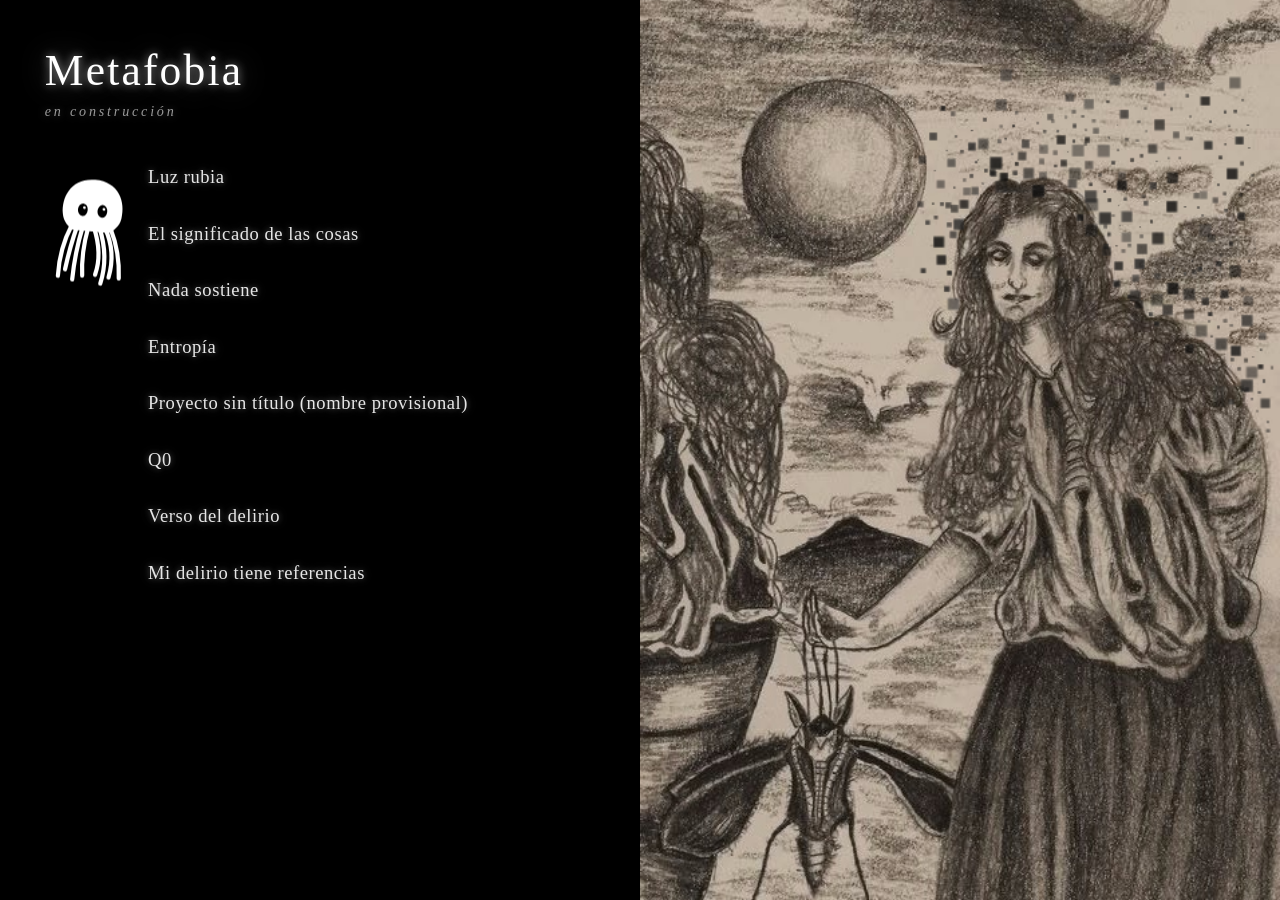
==== index.html @ 931040d6 "Add files via upload" ====
<!DOCTYPE html>
<html lang="es">
<head>
<meta charset="UTF-8">
<meta name="viewport" content="width=device-width, initial-scale=1, viewport-fit=cover">
<meta name="theme-color" content="#000000">
<title>Metafobia</title>
<link rel="stylesheet" href="style.css">
</head>
<body>
<main class="layout">
  <section class="col col--left">
    <header class="head">
      <h1 class="title">Metafobia</h1>
      <p class="subtitle">en construcción</p>
    </header>

    <nav class="list-wrap" aria-label="Proyectos" id="listWrap">
      <ul class="list" id="projectList"></ul>

      <svg class="octopus" id="octopus" viewBox="0 0 120 170" aria-hidden="true" focusable="false">
        <g id="octoBody">
          <g id="tentacles" fill="none" stroke="#fff" stroke-width="6" stroke-linecap="round"></g>
          <path d="M60 6 C26 6 14 34 18 58 C20 70 28 76 34 80 L86 80 C92 76 100 70 102 58 C106 34 94 6 60 6 Z" fill="#fff"/>
          <ellipse cx="46" cy="50" rx="7" ry="9" fill="#000"/>
          <ellipse cx="74" cy="50" rx="7" ry="9" fill="#000"/>
          <circle cx="48" cy="47" r="2" fill="#fff"/>
          <circle cx="76" cy="47" r="2" fill="#fff"/>
        </g>
      </svg>
    </nav>
  </section>

  <section class="col col--right" aria-hidden="true">
    <img class="art" src="imagen.png" alt="">
  </section>
</main>
<script src="script.js"></script>
</body>
</html>
---- style.css ----
:root{
  --fg:#e6e6e6;
  --fg-hi:#fff;
  --image-position:50% 50%;   /* posición de la imagen: cámbiala aquí */
  --octo:84px;
}
*{box-sizing:border-box;margin:0;padding:0}
html{background:#000;overflow-y:scroll;scrollbar-width:thin;scrollbar-color:#000 transparent}
html::-webkit-scrollbar{width:10px}
html::-webkit-scrollbar-track{background:transparent}
html::-webkit-scrollbar-thumb{background:#000;border-radius:5px;border:2px solid rgba(255,255,255,.12)}
body{background:#000;color:var(--fg);font-family:Georgia,"Times New Roman",serif;-webkit-text-size-adjust:100%}

.layout{display:block;position:relative}

.col--left{width:50%;min-height:100vh;min-height:100dvh;background:#000;padding:clamp(1.5rem,5vh,3.5rem) clamp(1.5rem,3.5vw,3.5rem) 4rem;position:relative;z-index:2}

/* Imagen fija a la derecha, centrada, sin deformar */
.col--right{position:fixed;top:0;right:0;width:50%;height:100vh;height:100dvh;background:#0a0a0a;z-index:1}
.art{display:block;width:100%;height:100%;object-fit:cover;object-position:var(--image-position)}

.head{margin-bottom:clamp(1.5rem,5vh,3rem)}
.title{font-weight:400;font-size:clamp(1.8rem,3.4vw,3rem);letter-spacing:.05em;color:var(--fg-hi);text-shadow:0 0 10px rgba(255,255,255,.55),0 0 30px rgba(255,255,255,.25)}
.subtitle{margin-top:.5rem;font-size:clamp(.8rem,1.1vw,1rem);font-style:italic;letter-spacing:.2em;color:#9a9a9a;text-shadow:0 0 8px rgba(255,255,255,.25)}

.list-wrap{position:relative}
.list{list-style:none;position:relative;padding-left:calc(var(--octo) + 1.2rem)}
.list li{margin-bottom:clamp(1.3rem,3.6vh,2.2rem)}

.link{
  display:inline-block;color:var(--fg);text-decoration:none;
  font-size:clamp(.95rem,1.45vw,1.3rem);line-height:1.3;letter-spacing:.03em;
  text-shadow:0 0 6px rgba(255,255,255,.35),0 0 14px rgba(255,255,255,.15);
  transition:text-shadow .35s ease,color .35s ease,transform .35s ease;
  will-change:transform,opacity,filter;
}
.link:hover,.link:focus-visible{color:var(--fg-hi);text-shadow:0 0 9px rgba(255,255,255,.9),0 0 24px rgba(255,255,255,.55),0 0 48px rgba(255,255,255,.3);transform:translateX(6px);outline:none}
.link.leaving{animation:vanish .7s ease forwards;pointer-events:none}
@keyframes vanish{from{filter:blur(0);opacity:1}to{filter:blur(14px);opacity:0}}

.octopus{position:absolute;left:0;top:0;width:var(--octo);height:auto;z-index:1;pointer-events:none;will-change:transform;overflow:visible}

/* Móvil: imagen arriba, lista debajo */
@media (max-width:760px){
  :root{--octo:60px}
  .layout{display:flex;flex-direction:column}
  .col--right{position:relative;order:-1;width:100%;height:36dvh;min-height:200px}
  .col--left{width:100%;min-height:0;padding:1.4rem 1.2rem 3rem}
  .title{font-size:clamp(1.8rem,9vw,2.4rem)}
  .link{font-size:clamp(.95rem,4.2vw,1.1rem)}
  .list li{margin-bottom:1.3rem}
}

@media (prefers-reduced-motion:reduce){
  .link{transition:none}
  .link.leaving{animation-duration:.01s}
}
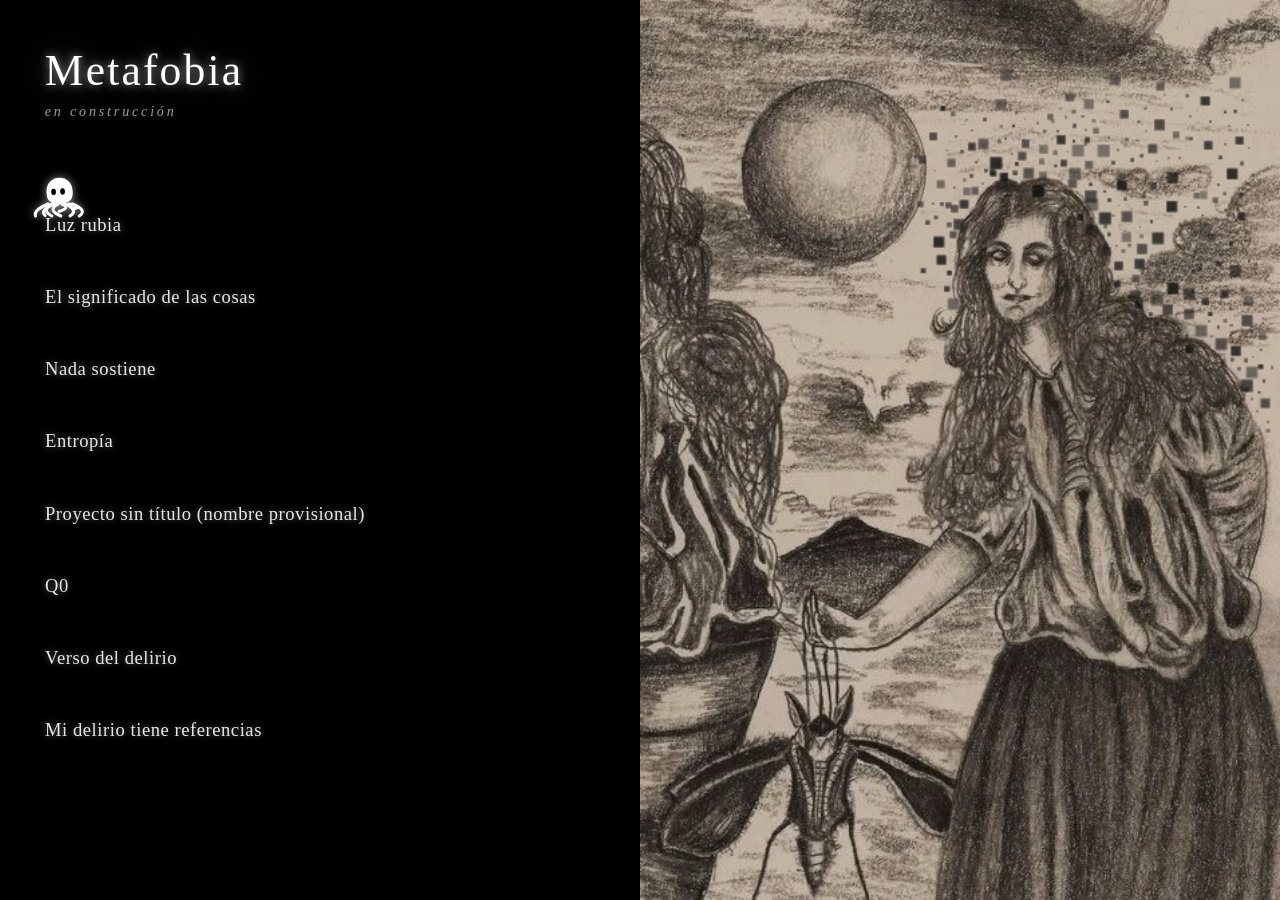
==== commit 7e9985d1: "Add files via upload" ====
--- a/index.html
+++ b/index.html
@@ -18,14 +18,14 @@
     <nav class="list-wrap" aria-label="Proyectos" id="listWrap">
       <ul class="list" id="projectList"></ul>
 
-      <svg class="octopus" id="octopus" viewBox="0 0 120 170" aria-hidden="true" focusable="false">
-        <g id="octoBody">
-          <g id="tentacles" fill="none" stroke="#fff" stroke-width="6" stroke-linecap="round"></g>
-          <path d="M60 6 C26 6 14 34 18 58 C20 70 28 76 34 80 L86 80 C92 76 100 70 102 58 C106 34 94 6 60 6 Z" fill="#fff"/>
-          <ellipse cx="46" cy="50" rx="7" ry="9" fill="#000"/>
-          <ellipse cx="74" cy="50" rx="7" ry="9" fill="#000"/>
-          <circle cx="48" cy="47" r="2" fill="#fff"/>
-          <circle cx="76" cy="47" r="2" fill="#fff"/>
+      <svg class="octopus" id="octopus" width="1" height="1" aria-hidden="true" focusable="false">
+        <g id="octoPos">
+          <g id="tentacles" fill="none" stroke="#fff" stroke-width="3" stroke-linecap="round"></g>
+          <g id="octoHead">
+            <path d="M-13 -22 C-15 -43 15 -43 13 -22 C13 -15 8 -12 0 -12 C-8 -12 -13 -15 -13 -22 Z" fill="#fff"/>
+            <ellipse cx="-3" cy="-24" rx="2.4" ry="3.2" fill="#000"/>
+            <ellipse cx="6" cy="-24" rx="2.4" ry="3.2" fill="#000"/>
+          </g>
         </g>
       </svg>
     </nav>
--- a/style.css
+++ b/style.css
@@ -2,7 +2,7 @@
   --fg:#e6e6e6;
   --fg-hi:#fff;
   --image-position:50% 50%;   /* posición de la imagen: cámbiala aquí */
-  --octo:84px;
+  --s:1;                      /* escala del pulpo */
 }
 *{box-sizing:border-box;margin:0;padding:0}
 html{background:#000;overflow-y:scroll;scrollbar-width:thin;scrollbar-color:#000 transparent}
@@ -24,8 +24,8 @@
 .subtitle{margin-top:.5rem;font-size:clamp(.8rem,1.1vw,1rem);font-style:italic;letter-spacing:.2em;color:#9a9a9a;text-shadow:0 0 8px rgba(255,255,255,.25)}
 
 .list-wrap{position:relative}
-.list{list-style:none;position:relative;padding-left:calc(var(--octo) + 1.2rem)}
-.list li{margin-bottom:clamp(1.3rem,3.6vh,2.2rem)}
+.list{list-style:none;position:relative;padding-top:3rem}
+.list li{margin-bottom:clamp(2.3rem,5.5vh,3rem)}
 
 .link{
   display:inline-block;color:var(--fg);text-decoration:none;
@@ -38,17 +38,18 @@
 .link.leaving{animation:vanish .7s ease forwards;pointer-events:none}
 @keyframes vanish{from{filter:blur(0);opacity:1}to{filter:blur(14px);opacity:0}}
 
-.octopus{position:absolute;left:0;top:0;width:var(--octo);height:auto;z-index:1;pointer-events:none;will-change:transform;overflow:visible}
+.octopus{position:absolute;left:0;top:0;width:1px;height:1px;overflow:visible;z-index:3;pointer-events:none;filter:drop-shadow(0 0 4px rgba(255,255,255,.55))}
 
 /* Móvil: imagen arriba, lista debajo */
 @media (max-width:760px){
-  :root{--octo:60px}
+  :root{--s:.8}
   .layout{display:flex;flex-direction:column}
   .col--right{position:relative;order:-1;width:100%;height:36dvh;min-height:200px}
   .col--left{width:100%;min-height:0;padding:1.4rem 1.2rem 3rem}
   .title{font-size:clamp(1.8rem,9vw,2.4rem)}
   .link{font-size:clamp(.95rem,4.2vw,1.1rem)}
-  .list li{margin-bottom:1.3rem}
+  .list{padding-top:2.6rem}
+  .list li{margin-bottom:2.3rem}
 }
 
 @media (prefers-reduced-motion:reduce){
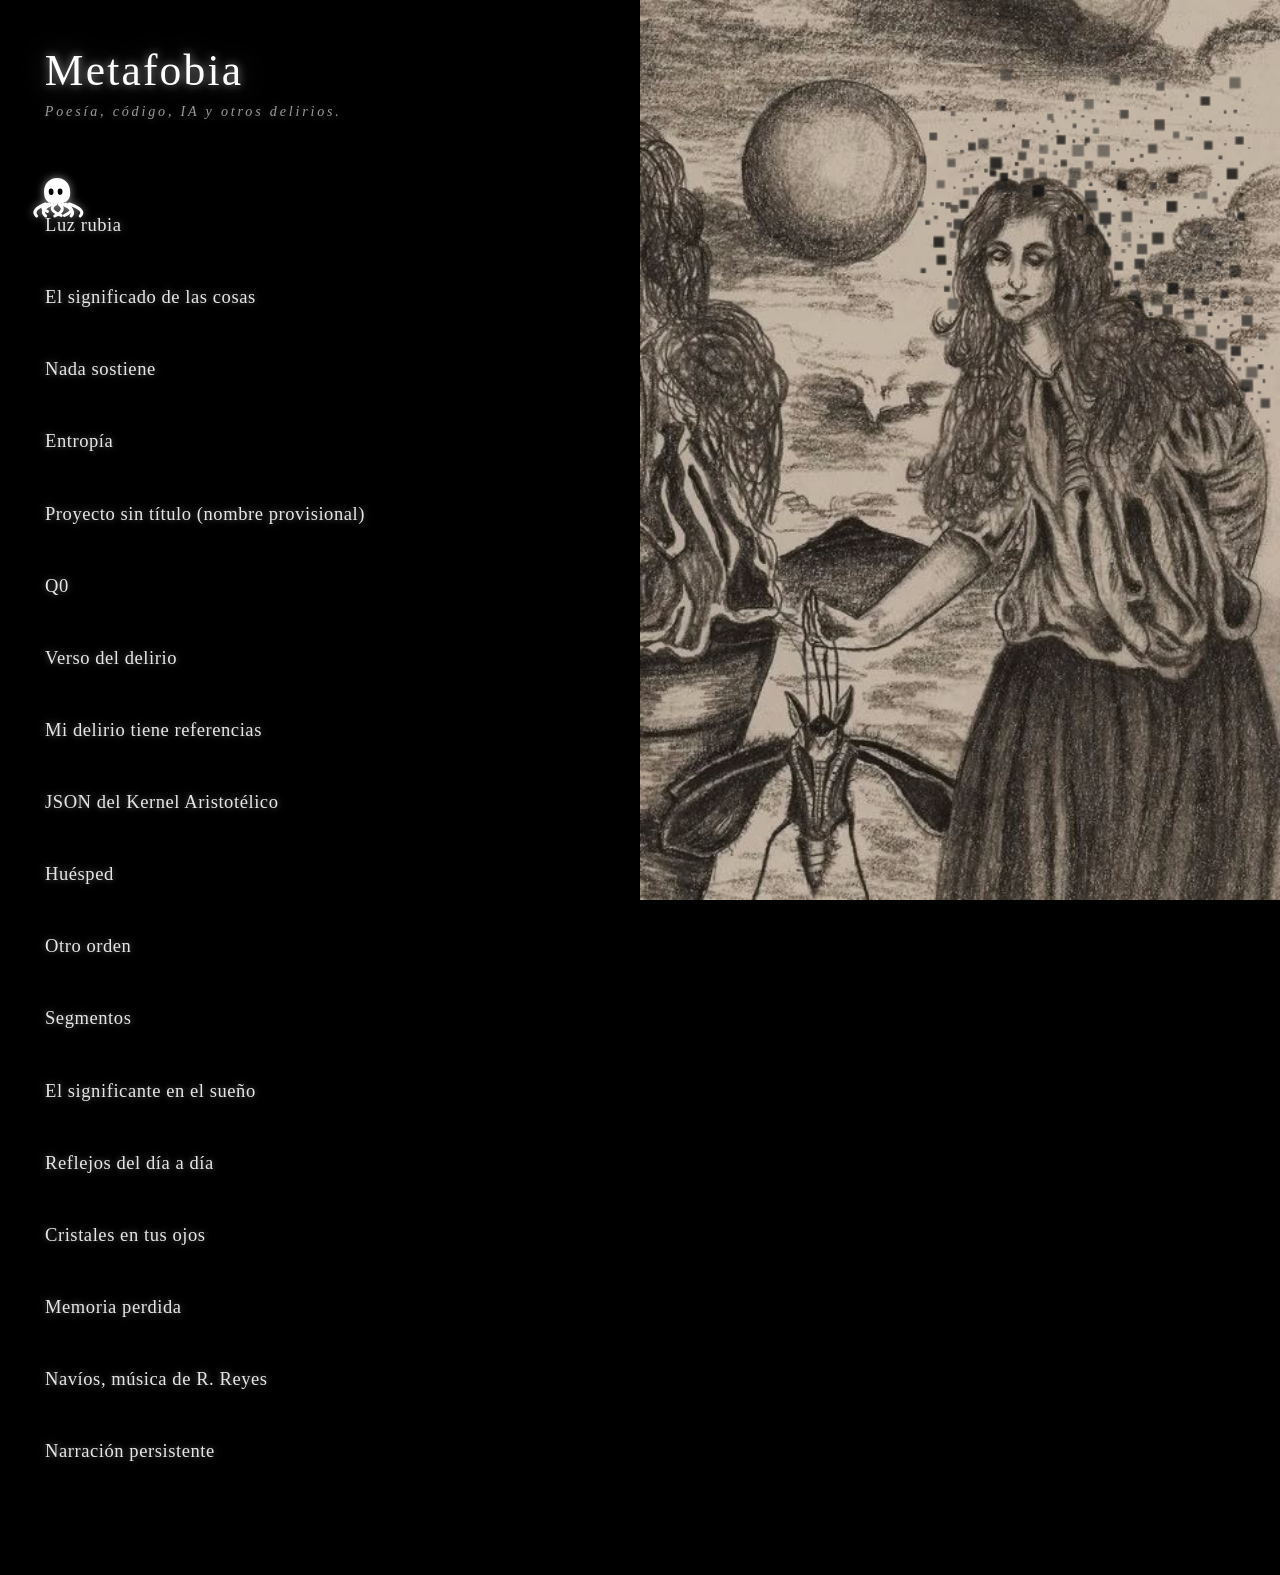
==== commit e7455100: "Update index.html" ====
--- a/index.html
+++ b/index.html
@@ -12,7 +12,7 @@
   <section class="col col--left">
     <header class="head">
       <h1 class="title">Metafobia</h1>
-      <p class="subtitle">en construcción</p>
+      <p class="subtitle">Poesía, código, IA y otros delirios.</p>
     </header>
 
     <nav class="list-wrap" aria-label="Proyectos" id="listWrap">
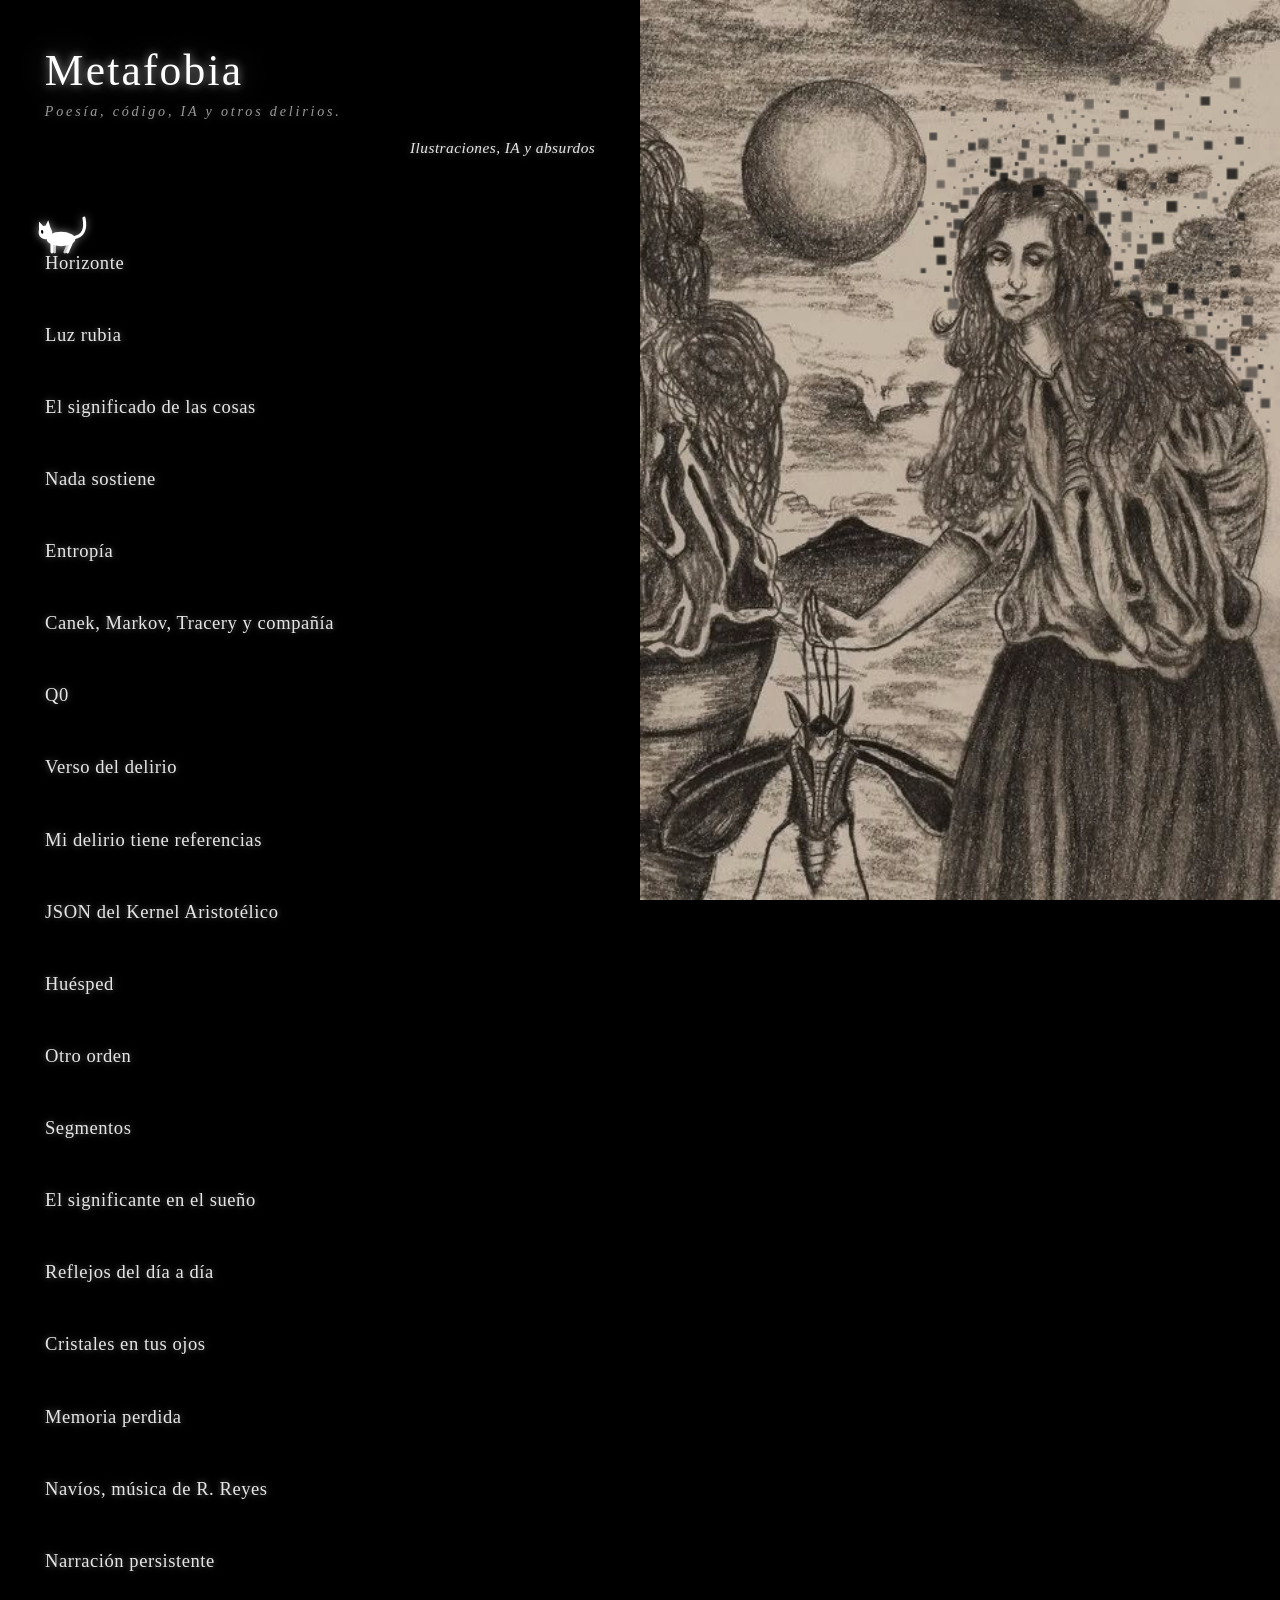
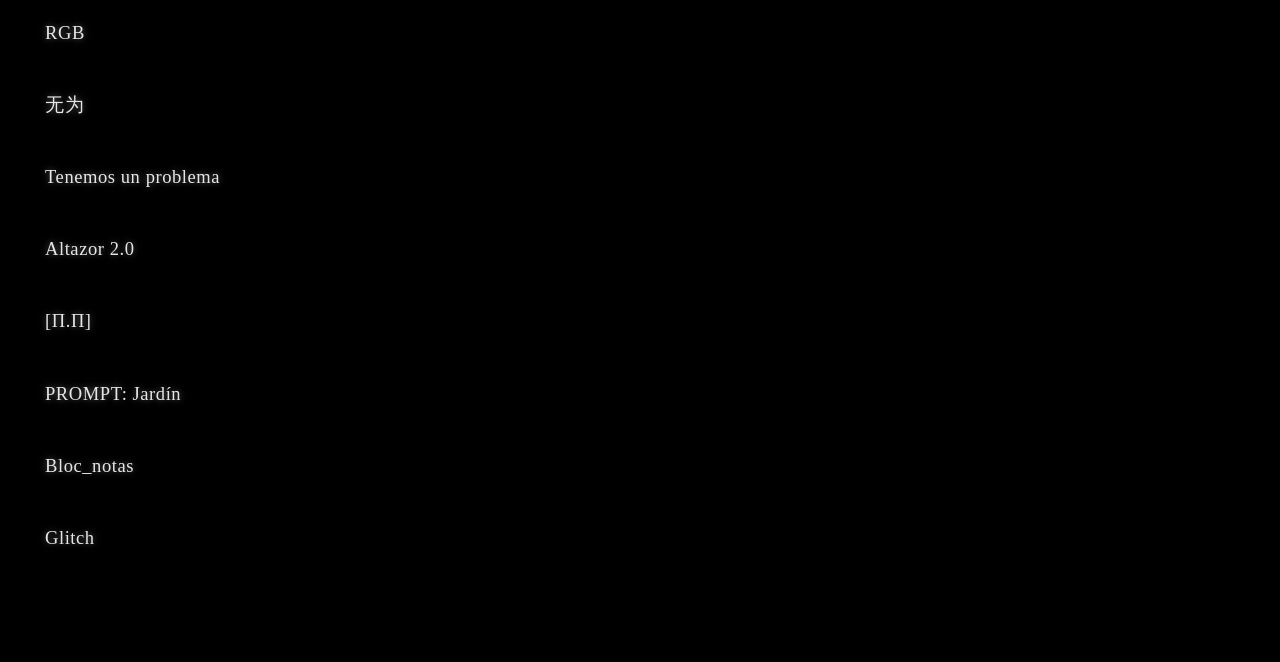
==== commit 6522f2be: "Cambia el pulpo por un gato que salta entre renglones con estela de píxeles Co-Authored-By: Claude O" ====
--- a/index.html
+++ b/index.html
@@ -18,13 +18,20 @@
     <nav class="list-wrap" aria-label="Proyectos" id="listWrap">
       <ul class="list" id="projectList"></ul>
 
-      <svg class="octopus" id="octopus" width="1" height="1" aria-hidden="true" focusable="false">
-        <g id="octoPos">
-          <g id="tentacles" fill="none" stroke="#fff" stroke-width="3" stroke-linecap="round"></g>
-          <g id="octoHead">
-            <path d="M-13 -22 C-15 -43 15 -43 13 -22 C13 -15 8 -12 0 -12 C-8 -12 -13 -15 -13 -22 Z" fill="#fff"/>
-            <ellipse cx="-3" cy="-24" rx="2.4" ry="3.2" fill="#000"/>
-            <ellipse cx="6" cy="-24" rx="2.4" ry="3.2" fill="#000"/>
+      <canvas class="dust" id="dust" aria-hidden="true"></canvas>
+      <svg class="cat" id="cat" width="1" height="1" aria-hidden="true" focusable="false">
+        <g id="catPos">
+          <g id="catBody">
+            <path id="tail" fill="none" stroke="#fff" stroke-width="2.4" stroke-linecap="round"/>
+            <g id="legs" stroke="#fff" stroke-width="2.2" stroke-linecap="round">
+              <line/><line opacity=".75"/><line opacity=".75"/><line/>
+            </g>
+            <ellipse cx="0" cy="-10" rx="11" ry="5.5" fill="#fff"/>
+            <g id="catHead">
+              <path d="M7.4 -16.5 L8.6 -24 L11.6 -19.6 Z M12.6 -19.6 L15.8 -24 L16.8 -16.5 Z" fill="#fff"/>
+              <circle cx="12" cy="-15" r="5.2" fill="#fff"/>
+              <ellipse cx="14.4" cy="-15.8" rx="0.9" ry="1.5" fill="#000"/>
+            </g>
           </g>
         </g>
       </svg>
--- a/style.css
+++ b/style.css
@@ -2,7 +2,7 @@
   --fg:#e6e6e6;
   --fg-hi:#fff;
   --image-position:50% 50%;   /* posición de la imagen: cámbiala aquí */
-  --s:1;                      /* escala del pulpo */
+  --s:1.3;                    /* escala del gato */
 }
 *{box-sizing:border-box;margin:0;padding:0}
 html{background:#000;overflow-y:scroll;scrollbar-width:thin;scrollbar-color:#000 transparent}
@@ -38,11 +38,12 @@
 .link.leaving{animation:vanish .7s ease forwards;pointer-events:none}
 @keyframes vanish{from{filter:blur(0);opacity:1}to{filter:blur(14px);opacity:0}}
 
-.octopus{position:absolute;left:0;top:0;width:1px;height:1px;overflow:visible;z-index:3;pointer-events:none;filter:drop-shadow(0 0 4px rgba(255,255,255,.55))}
+.cat{position:absolute;left:0;top:0;width:1px;height:1px;overflow:visible;z-index:3;pointer-events:none;filter:drop-shadow(0 0 4px rgba(255,255,255,.55))}
+.dust{position:absolute;left:-40px;top:-40px;z-index:2;pointer-events:none}
 
 /* Móvil: imagen arriba, lista debajo */
 @media (max-width:760px){
-  :root{--s:.8}
+  :root{--s:1}
   .layout{display:flex;flex-direction:column}
   .col--right{position:relative;order:-1;width:100%;height:36dvh;min-height:200px}
   .col--left{width:100%;min-height:0;padding:1.4rem 1.2rem 3rem}
@@ -56,3 +57,9 @@
   .link{transition:none}
   .link.leaving{animation-duration:.01s}
 }
+
+/* ---- Enlace de sección bajo el título ---- */
+.gates{margin-top:1.1rem;text-align:right}
+.gates[hidden]{display:none}
+.gates .link{font-size:clamp(.85rem,1.2vw,1.05rem);font-style:italic}
+.gates .link:hover,.gates .link:focus-visible{transform:translateX(-6px)}
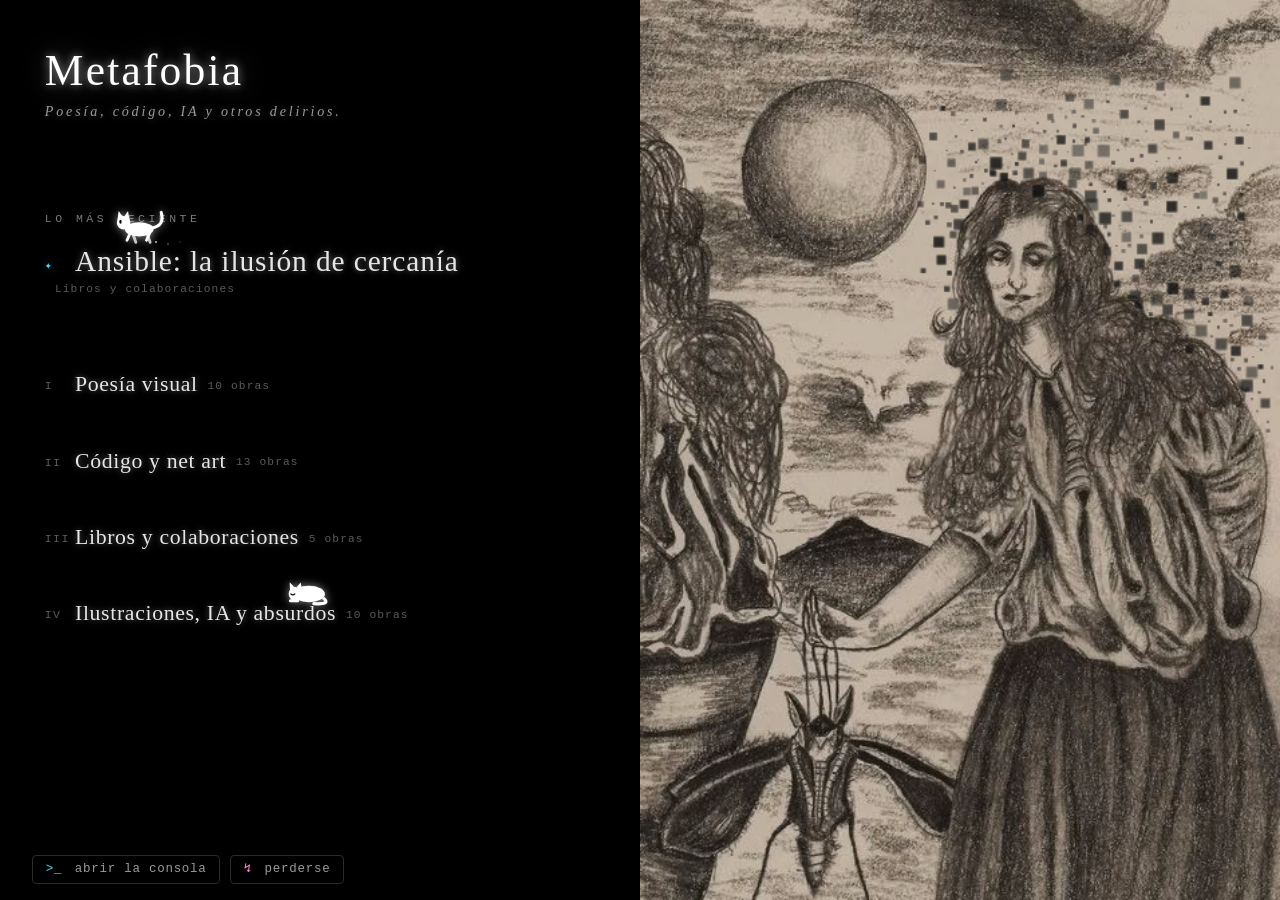
==== commit 7446531f: "Icono de gatito, pestaña viva, botón perderse, encuentro de gatos y gatito secreto Co-Authored-By: C" ====
--- a/index.html
+++ b/index.html
@@ -5,6 +5,9 @@
 <meta name="viewport" content="width=device-width, initial-scale=1, viewport-fit=cover">
 <meta name="theme-color" content="#000000">
 <title>Metafobia</title>
+<link rel="icon" href="favicon.svg" type="image/svg+xml">
+<link rel="icon" href="favicon.png" type="image/png" sizes="32x32">
+<link rel="apple-touch-icon" href="apple-touch-icon.png">
 <link rel="stylesheet" href="style.css">
 </head>
 <body>
@@ -30,7 +33,7 @@
             <g id="catHead">
               <path d="M7.4 -16.5 L8.6 -24 L11.6 -19.6 Z M12.6 -19.6 L15.8 -24 L16.8 -16.5 Z" fill="#fff"/>
               <circle cx="12" cy="-15" r="5.2" fill="#fff"/>
-              <ellipse cx="14.4" cy="-15.8" rx="0.9" ry="1.5" fill="#000"/>
+              <ellipse id="catEye" cx="14.4" cy="-15.8" rx="0.9" ry="1.5" fill="#000"/>
             </g>
           </g>
         </g>
--- a/style.css
+++ b/style.css
@@ -11,7 +11,7 @@
 html::-webkit-scrollbar-thumb{background:#000;border-radius:5px;border:2px solid rgba(255,255,255,.12)}
 body{background:#000;color:var(--fg);font-family:Georgia,"Times New Roman",serif;-webkit-text-size-adjust:100%}
 
-.layout{display:block;position:relative}
+.layout{display:block;position:relative;overflow-x:clip}
 
 .col--left{width:50%;min-height:100vh;min-height:100dvh;background:#000;padding:clamp(1.5rem,5vh,3.5rem) clamp(1.5rem,3.5vw,3.5rem) 4rem;position:relative;z-index:2}
 
@@ -35,8 +35,33 @@
   will-change:transform,opacity,filter;
 }
 .link:hover,.link:focus-visible{color:var(--fg-hi);text-shadow:0 0 9px rgba(255,255,255,.9),0 0 24px rgba(255,255,255,.55),0 0 48px rgba(255,255,255,.3);transform:translateX(6px);outline:none}
+.link{white-space:nowrap}
 .link.leaving{animation:vanish .7s ease forwards;pointer-events:none}
-@keyframes vanish{from{filter:blur(0);opacity:1}to{filter:blur(14px);opacity:0}}
+@keyframes vanish{0%{opacity:1;filter:blur(0)}15%{opacity:0;filter:blur(2px)}100%{opacity:0;filter:blur(2px)}}
+
+/* Distorsión del título: desplazamiento de color tipo señal rota */
+.title{cursor:default}
+.title.glitching{animation:rgbsplit .16s steps(2) infinite}
+@keyframes rgbsplit{
+  0%{text-shadow:-2px 0 rgba(255,60,140,.85),2px 0 rgba(80,220,255,.85),0 0 10px rgba(255,255,255,.55);transform:translateX(0) skewX(0)}
+  50%{text-shadow:3px 0 rgba(255,60,140,.85),-3px 0 rgba(80,220,255,.85),0 0 10px rgba(255,255,255,.55);transform:translateX(-1px) skewX(-4deg)}
+  100%{text-shadow:-1px 0 rgba(255,60,140,.85),1px 0 rgba(80,220,255,.85),0 0 10px rgba(255,255,255,.55);transform:translateX(1px) skewX(2deg)}
+}
+
+/* Obras ya visitadas: más tenues (la memoria del visitante) */
+.worn .link{opacity:calc(1 - var(--wear,0));filter:blur(calc(var(--wear,0) * 1.2px))}
+.worn .link:hover,.worn .link:focus-visible{opacity:1;filter:none}
+
+/* Índice tipo catálogo */
+.num{display:inline-block;width:2.6em;font:400 .72rem/1 "Courier New",Courier,monospace;letter-spacing:.12em;color:#5a5a5a;vertical-align:.18em;transition:color .35s ease,text-shadow .35s ease;user-select:none}
+.item:hover .num,.item:focus-within .num{color:#cfcfcf;text-shadow:0 0 8px rgba(255,255,255,.5)}
+
+/* Aparición escalonada (solo opacidad y desenfoque: no mueve los renglones del gato) */
+.reveal{opacity:0;filter:blur(6px);transition:opacity .9s ease,filter .9s ease}
+.reveal.in{opacity:1;filter:blur(0)}
+
+/* Lienzo del efecto de disolución */
+.fx{position:fixed;inset:0;z-index:10;pointer-events:none}
 
 .cat{position:absolute;left:0;top:0;width:1px;height:1px;overflow:visible;z-index:3;pointer-events:none;filter:drop-shadow(0 0 4px rgba(255,255,255,.55))}
 .dust{position:absolute;left:-40px;top:-40px;z-index:2;pointer-events:none}
@@ -55,11 +80,67 @@
 
 @media (prefers-reduced-motion:reduce){
   .link{transition:none}
+  .reveal{opacity:1;filter:none;transition:none}
+  .title.glitching{animation:none}
   .link.leaving{animation-duration:.01s}
 }
 
 /* ---- Enlace de sección bajo el título ---- */
-.gates{margin-top:1.1rem;text-align:right}
+.gates{margin-top:1.1rem;text-align:right;position:relative;padding-top:1.6rem}
+.sleeper .sl-hit{pointer-events:auto;cursor:pointer}
+.sleeper{position:absolute;left:0;top:0;width:1px;height:1px;overflow:visible;pointer-events:none;filter:drop-shadow(0 0 4px rgba(255,255,255,.55))}
 .gates[hidden]{display:none}
 .gates .link{font-size:clamp(.85rem,1.2vw,1.05rem);font-style:italic}
 .gates .link:hover,.gates .link:focus-visible{transform:translateX(-6px)}
+
+/* ---- Ilustración que se pixela alrededor del cursor ---- */
+.pixelate{position:absolute;inset:0;pointer-events:none}
+
+/* ---- Botón y ventana de la consola ---- */
+.console-btn{position:fixed;left:clamp(1rem,2.5vw,2rem);bottom:calc(1rem + env(safe-area-inset-bottom,0px));z-index:20;
+  background:rgba(0,0,0,.75);color:#9a9a9a;border:1px solid #2a2a2a;border-radius:4px;padding:.45rem .8rem;
+  font:.78rem/1 "Courier New",Courier,monospace;letter-spacing:.06em;cursor:pointer;
+  transition:color .3s ease,border-color .3s ease,box-shadow .3s ease}
+.console-btn span{color:#50dcff;margin-right:.35em}
+.console-btn:hover,.console-btn:focus-visible{color:#fff;border-color:#555;box-shadow:0 0 14px rgba(255,255,255,.15);outline:none}
+.term{position:fixed;inset:0;z-index:30;display:flex;align-items:center;justify-content:center;padding:1rem;background:rgba(0,0,0,.72);backdrop-filter:blur(3px)}
+.term[hidden]{display:none}
+.term > *{max-width:34rem;width:100%;min-width:0}
+.term{flex-direction:column;gap:0}
+.term-bar{display:flex;justify-content:space-between;align-items:center;background:#111;border:1px solid #2a2a2a;border-bottom:0;border-radius:6px 6px 0 0;padding:.45rem .7rem;font:.75rem "Courier New",monospace;color:#777}
+.term-x{background:none;border:0;color:#999;font-size:1.2rem;line-height:1;cursor:pointer;padding:0 .2rem}
+.term-x:hover,.term-x:focus-visible{color:#fff;outline:none}
+.term-out{margin:0;min-height:17rem;background:#050505;border:1px solid #2a2a2a;border-top:0;padding:1rem 1.1rem;
+  font:.92rem/1.6 "Courier New",Courier,monospace;color:#cfcfcf;white-space:pre-wrap;overflow-wrap:anywhere;box-shadow:0 0 40px rgba(80,220,255,.08)}
+.term-out .cmd{color:#50dcff}
+.term-out .dim{color:#666}
+.term-out .poem{color:#fff;font-family:Georgia,serif;font-style:italic;text-shadow:0 0 8px rgba(255,255,255,.35)}
+.term-out .blink{animation:blink 1s steps(1) infinite}
+@keyframes blink{50%{opacity:0}}
+.term-help{margin-top:.8rem;font:.75rem/1.6 Georgia,serif;color:#8a8a8a;text-align:left}
+.term-help kbd{font:.7rem "Courier New",monospace;border:1px solid #444;border-radius:3px;padding:0 .3em;color:#ccc}
+@media (prefers-reduced-motion:reduce){.term-out .blink{animation:none}}
+@media (max-width:760px){.term-out{font-size:.82rem;min-height:15rem}}
+
+/* ---- Página principal: lo más reciente + secciones ---- */
+.featured{margin-bottom:clamp(3rem,8vh,4.5rem)!important}
+.featured-label{font:.72rem/1 "Courier New",Courier,monospace;letter-spacing:.3em;text-transform:uppercase;color:#7a7a7a;margin-bottom:1.1rem}
+.featured .link{font-size:clamp(1.25rem,2.3vw,1.9rem)}
+.featured .num{color:#50dcff;text-shadow:0 0 8px rgba(80,220,255,.6)}
+.count{display:inline-block;margin-left:.9em;font:.7rem/1 "Courier New",Courier,monospace;letter-spacing:.1em;color:#5a5a5a;vertical-align:.2em;transition:color .35s ease}
+.item:hover .count,.item:focus-within .count{color:#aaa}
+.section-item .link{font-size:clamp(1.05rem,1.7vw,1.45rem)}
+@media (max-width:760px){.count{display:block;margin:.55rem 0 0 2.6rem}.featured .count{margin-left:2.6rem}}
+
+/* ---- Botón "perderse" (junto al de la consola) ---- */
+.dock{position:fixed;left:clamp(1rem,2.5vw,2rem);bottom:calc(1rem + env(safe-area-inset-bottom,0px));z-index:20;display:flex;gap:.6rem;flex-wrap:wrap}
+.dock .console-btn{position:static}
+.drift-btn{
+  background:rgba(0,0,0,.75);color:#9a9a9a;border:1px solid #2a2a2a;border-radius:4px;padding:.45rem .8rem;
+  font:.78rem/1 "Courier New",Courier,monospace;letter-spacing:.06em;cursor:pointer;transition:color .3s ease,border-color .3s ease,box-shadow .3s ease}
+.drift-btn span{color:#ff8cc6;margin-right:.35em}
+.drift-btn:hover,.drift-btn:focus-visible{color:#fff;border-color:#555;box-shadow:0 0 14px rgba(255,140,198,.2);outline:none}
+.drift-btn.leaving{animation:vanish .7s ease forwards;pointer-events:none}
+
+/* ---- Gatito secreto ---- */
+.kitten{position:fixed;left:0;top:0;width:1px;height:1px;overflow:visible;z-index:25;pointer-events:none;filter:drop-shadow(0 0 5px rgba(255,255,255,.7))}
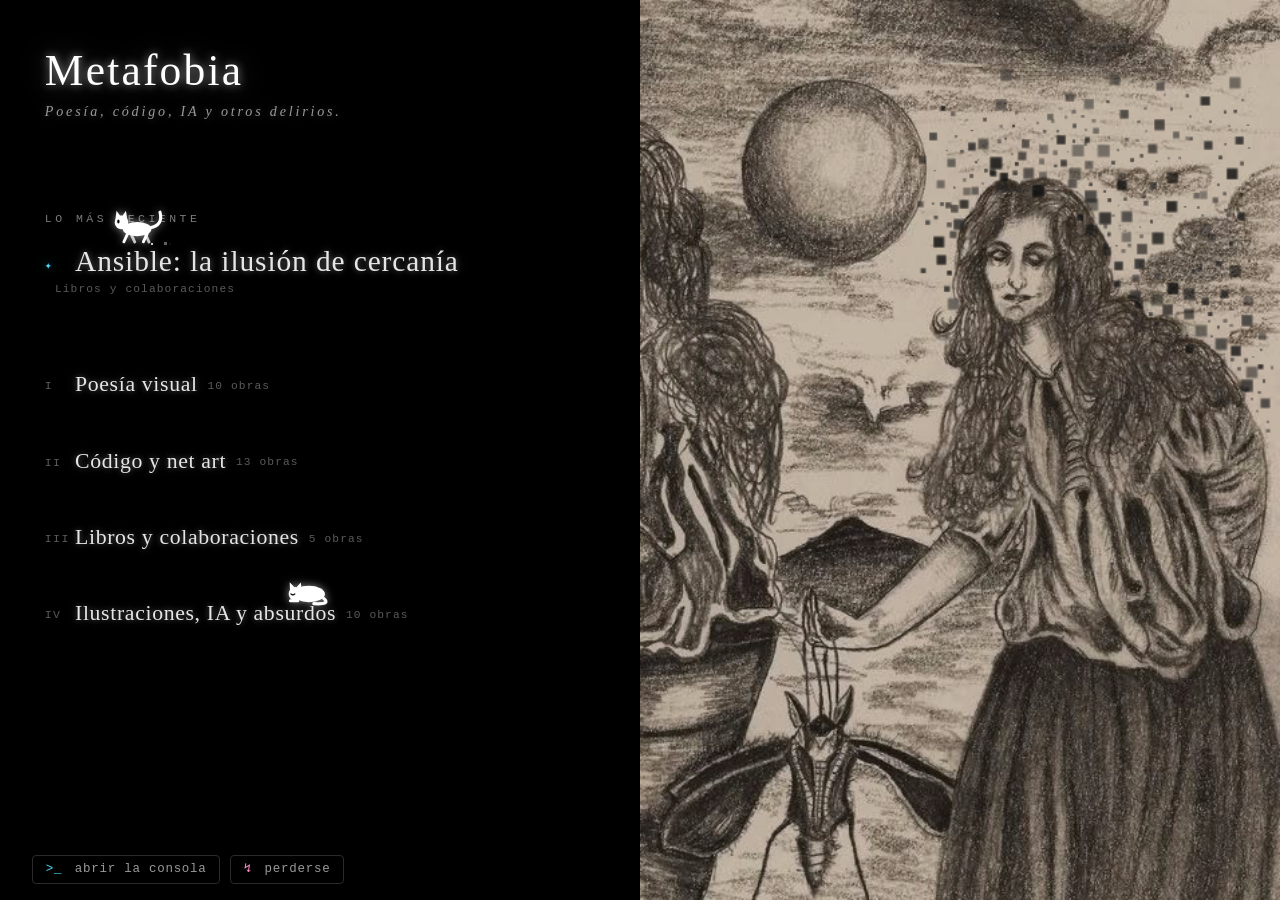
==== commit 53190f4c: "El gato se enrosca para dormir junto al otro y suben corazones de píxeles Co-Authored-By: Claude Opu" ====
--- a/index.html
+++ b/index.html
@@ -36,6 +36,17 @@
               <ellipse id="catEye" cx="14.4" cy="-15.8" rx="0.9" ry="1.5" fill="#000"/>
             </g>
           </g>
+          <!-- postura dormida: enroscado, cabeza hacia el gatito dormido -->
+          <g id="catCurl" opacity="0">
+            <path id="curlTail" d="M-12 -3 Q-19 2 -5 1.4" fill="none" stroke="#fff" stroke-width="2.6" stroke-linecap="round"/>
+            <g id="curlBody">
+              <ellipse cx="0" cy="-6.5" rx="13" ry="6.5" fill="#fff"/>
+              <path d="M15.2 -8 L15.6 -15.8 L11.4 -11.6 Z M10 -11.8 L6.6 -15.6 L5.6 -9 Z" fill="#fff"/>
+              <circle cx="11" cy="-6.6" r="5.4" fill="#fff"/>
+              <path d="M14.6 -6.6 Q13 -5 11.4 -6.6" fill="none" stroke="#000" stroke-width="1" stroke-linecap="round"/>
+              <path d="M15 -1.2 L9 -1.2" stroke="#fff" stroke-width="2.4" stroke-linecap="round"/>
+            </g>
+          </g>
         </g>
       </svg>
     </nav>
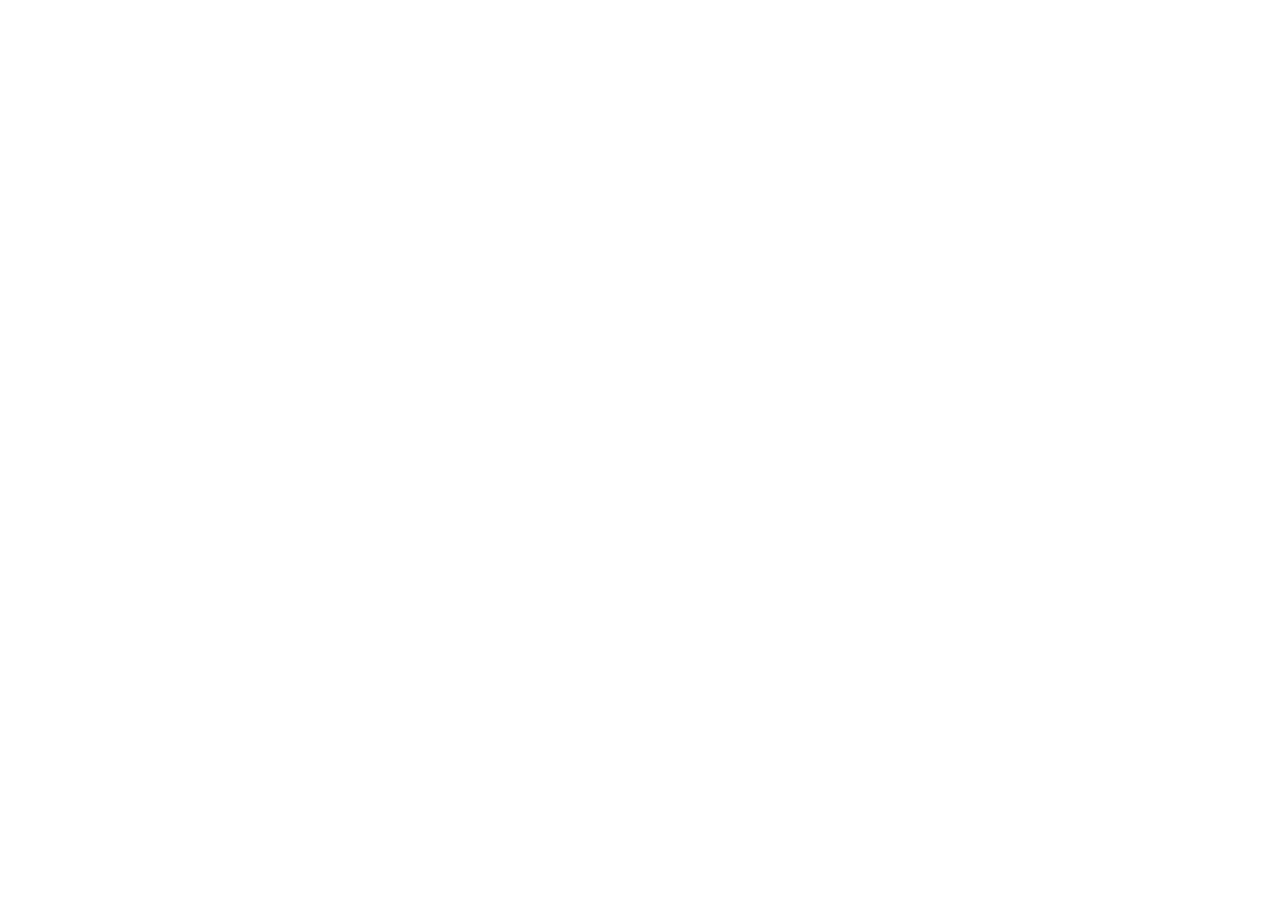
==== commit 44b130b9: "Redirige a la nueva dirección: metafobia.github.io Co-Authored-By: Claude Opus 5.5 <noreply@anthropi" ====
--- a/index.html
+++ b/index.html
@@ -1,61 +1,16 @@
 <!DOCTYPE html>
+<!-- Metafobia se mudó a https://metafobia.github.io -->
 <html lang="es">
 <head>
 <meta charset="UTF-8">
-<meta name="viewport" content="width=device-width, initial-scale=1, viewport-fit=cover">
-<meta name="theme-color" content="#000000">
-<title>Metafobia</title>
-<link rel="icon" href="favicon.svg" type="image/svg+xml">
-<link rel="icon" href="favicon.png" type="image/png" sizes="32x32">
-<link rel="apple-touch-icon" href="apple-touch-icon.png">
-<link rel="stylesheet" href="style.css">
+<meta name="viewport" content="width=device-width, initial-scale=1">
+<title>Metafobia se mudó</title>
+<link rel="canonical" href="https://metafobia.github.io/">
+<meta http-equiv="refresh" content="0; url=https://metafobia.github.io/">
+<script>location.replace("https://metafobia.github.io/" + location.search + location.hash);</script>
+<style>body{background:#000;color:#ccc;font-family:Georgia,serif;display:flex;align-items:center;justify-content:center;height:100vh;margin:0;text-align:center}a{color:#fff}</style>
 </head>
 <body>
-<main class="layout">
-  <section class="col col--left">
-    <header class="head">
-      <h1 class="title">Metafobia</h1>
-      <p class="subtitle">Poesía, código, IA y otros delirios.</p>
-    </header>
-
-    <nav class="list-wrap" aria-label="Proyectos" id="listWrap">
-      <ul class="list" id="projectList"></ul>
-
-      <canvas class="dust" id="dust" aria-hidden="true"></canvas>
-      <svg class="cat" id="cat" width="1" height="1" aria-hidden="true" focusable="false">
-        <g id="catPos">
-          <g id="catBody">
-            <path id="tail" fill="none" stroke="#fff" stroke-width="2.4" stroke-linecap="round"/>
-            <g id="legs" stroke="#fff" stroke-width="2.2" stroke-linecap="round">
-              <line/><line opacity=".75"/><line opacity=".75"/><line/>
-            </g>
-            <ellipse cx="0" cy="-10" rx="11" ry="5.5" fill="#fff"/>
-            <g id="catHead">
-              <path d="M7.4 -16.5 L8.6 -24 L11.6 -19.6 Z M12.6 -19.6 L15.8 -24 L16.8 -16.5 Z" fill="#fff"/>
-              <circle cx="12" cy="-15" r="5.2" fill="#fff"/>
-              <ellipse id="catEye" cx="14.4" cy="-15.8" rx="0.9" ry="1.5" fill="#000"/>
-            </g>
-          </g>
-          <!-- postura dormida: enroscado, cabeza hacia el gatito dormido -->
-          <g id="catCurl" opacity="0">
-            <path id="curlTail" d="M-12 -3 Q-19 2 -5 1.4" fill="none" stroke="#fff" stroke-width="2.6" stroke-linecap="round"/>
-            <g id="curlBody">
-              <ellipse cx="0" cy="-6.5" rx="13" ry="6.5" fill="#fff"/>
-              <path d="M15.2 -8 L15.6 -15.8 L11.4 -11.6 Z M10 -11.8 L6.6 -15.6 L5.6 -9 Z" fill="#fff"/>
-              <circle cx="11" cy="-6.6" r="5.4" fill="#fff"/>
-              <path d="M14.6 -6.6 Q13 -5 11.4 -6.6" fill="none" stroke="#000" stroke-width="1" stroke-linecap="round"/>
-              <path d="M15 -1.2 L9 -1.2" stroke="#fff" stroke-width="2.4" stroke-linecap="round"/>
-            </g>
-          </g>
-        </g>
-      </svg>
-    </nav>
-  </section>
-
-  <section class="col col--right" aria-hidden="true">
-    <img class="art" src="imagen.png" alt="">
-  </section>
-</main>
-<script src="script.js"></script>
+<p>Metafobia se mudó a <a href="https://metafobia.github.io/">metafobia.github.io</a></p>
 </body>
 </html>
